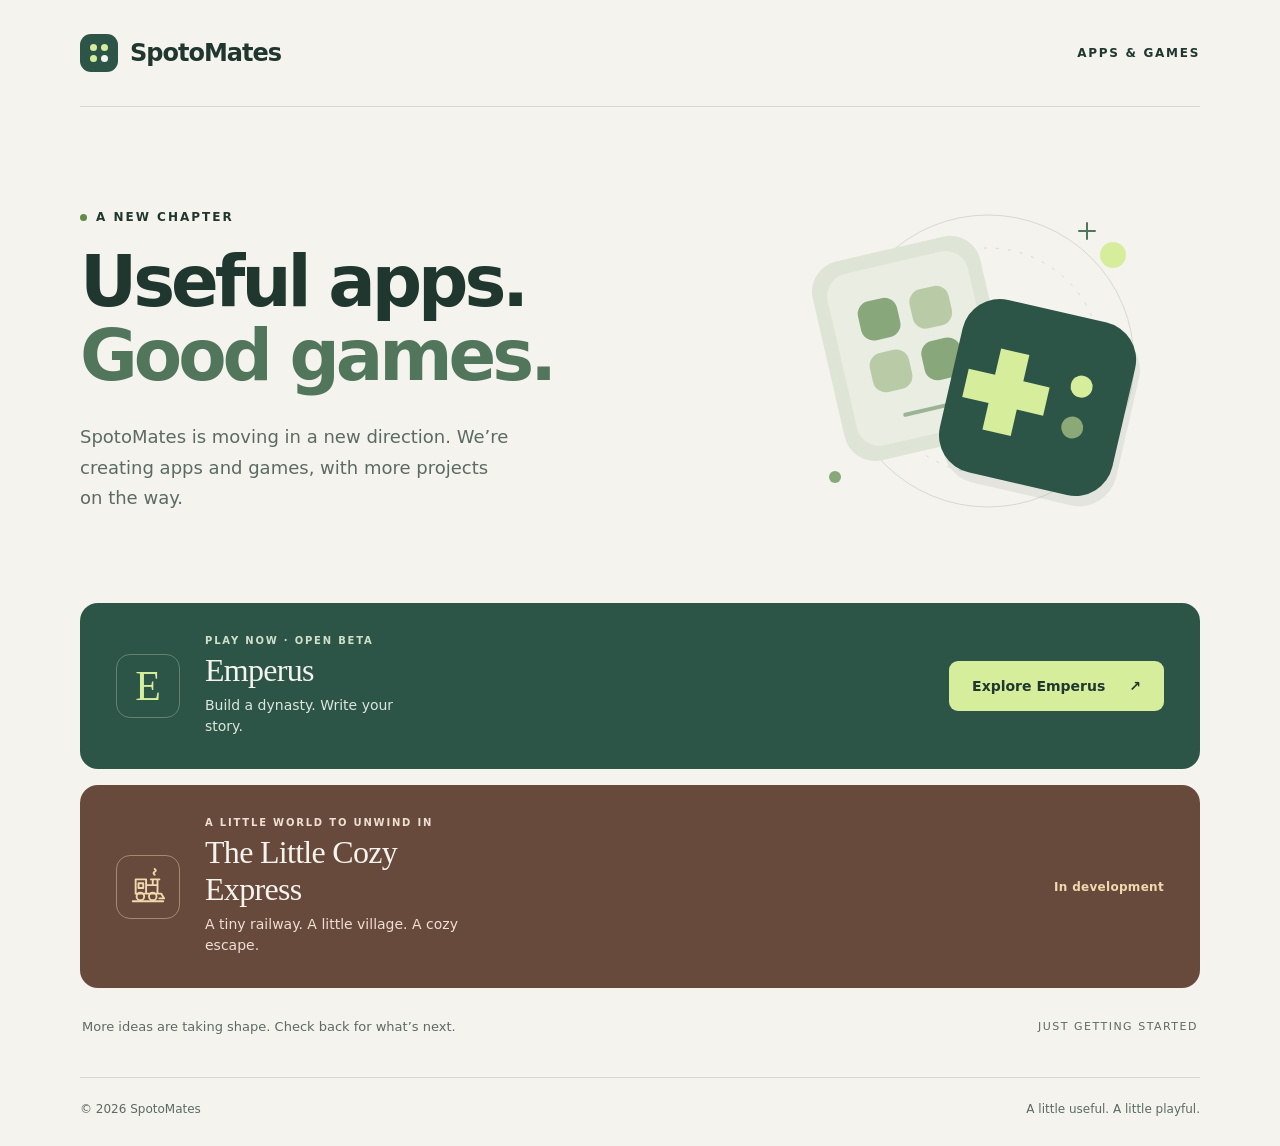
==== index.html @ a84ca8d3 "ok lets go" ====
<!doctype html>
<html lang="en">
<head>
  <meta charset="utf-8">
  <meta name="viewport" content="width=device-width, initial-scale=1">
  <meta name="theme-color" content="#f4f3ed">
  <meta name="description" content="A new chapter for SpotoMates. Explore Emperus and discover The Little Cozy Express, our cozy miniature world in development.">
  <meta property="og:title" content="SpotoMates — Apps & Games">
  <meta property="og:description" content="Useful apps. Good games. A new chapter for SpotoMates.">
  <meta property="og:type" content="website">
  <meta property="og:url" content="https://spotomates.com/">
  <link rel="canonical" href="https://spotomates.com/">
  <link rel="icon" href="data:image/svg+xml,%3Csvg xmlns='http://www.w3.org/2000/svg' viewBox='0 0 64 64'%3E%3Crect width='64' height='64' rx='16' fill='%232c5548'/%3E%3Ccircle cx='22' cy='22' r='7' fill='%23d6ee9b'/%3E%3Ccircle cx='42' cy='22' r='7' fill='%23d6ee9b'/%3E%3Ccircle cx='22' cy='42' r='7' fill='%23d6ee9b'/%3E%3Ccircle cx='42' cy='42' r='7' fill='%23f4f3ed'/%3E%3C/svg%3E">
  <title>SpotoMates — Apps & Games</title>
  <style>
    :root { color-scheme: light; --paper:#f4f3ed; --ink:#20372f; --muted:#5b6b63; --line:#d4dbd1; --green:#2c5548; --lime:#d6ee9b; }
    * { box-sizing:border-box; }
    body { margin:0; color:var(--ink); background:var(--paper); font-family:Inter,ui-sans-serif,system-ui,-apple-system,BlinkMacSystemFont,"Segoe UI",sans-serif; -webkit-font-smoothing:antialiased; }
    a { color:inherit; }
    a:focus-visible { outline:3px solid #467851; outline-offset:7px; }
    .wrap { width:min(1120px,calc(100% - 96px)); margin-inline:auto; }
    header { display:flex; align-items:center; justify-content:space-between; gap:20px; padding-block:34px; border-bottom:1px solid var(--line); }
    .brand { display:inline-flex; align-items:center; gap:12px; font-size:24px; font-weight:740; letter-spacing:-1px; }
    .brand-mark { display:grid; grid-template-columns:repeat(2,7px); gap:4px; padding:10px; background:var(--green); border-radius:11px; }
    .brand-mark i { width:7px; height:7px; background:var(--lime); border-radius:50%; }
    .brand-mark i:last-child { background:var(--paper); }
    .header-note { font-size:12px; letter-spacing:1.7px; font-weight:600; text-transform:uppercase; }
    .intro { display:grid; grid-template-columns:1.25fr 1fr; align-items:center; gap:50px; padding:80px 0 66px; }
    .eyebrow { display:flex; align-items:center; gap:9px; margin:0 0 22px; font-size:12px; font-weight:650; letter-spacing:2px; text-transform:uppercase; }
    .eyebrow::before { content:""; width:7px; height:7px; border-radius:50%; background:#628b47; }
    h1 { margin:0; font-size:clamp(48px,5.5vw,78px); font-weight:600; letter-spacing:-4px; line-height:1.05; }
    h1 span { color:#52765c; }
    .description { max-width:430px; margin:28px 0 0; font-size:18px; line-height:1.7; color:var(--muted); }
    .art { width:100%; max-width:440px; justify-self:end; }
    .project { display:flex; align-items:center; justify-content:space-between; gap:28px; padding:32px 36px; background:var(--green); color:var(--paper); border-radius:18px; }
    .project + .project { margin-top:16px; }
    .project-cozy { background:#684a3c; }
    .project-cozy .project-symbol { border-color:#a48a70; color:#f1d8ad; }
    .project-cozy .project-label, .project-cozy .project-description { color:#eddfd1; }
    .project-status { flex-shrink:0; align-self:center; margin:0; color:#f1d8ad; font-size:12px; font-weight:550; letter-spacing:.3px; }
    .project-copy { display:flex; align-items:center; gap:25px; }
    .project-symbol { display:grid; place-items:center; flex:0 0 64px; height:64px; border:1px solid #668174; border-radius:14px; color:var(--lime); font:42px Georgia,serif; }
    .project-label { margin:0 0 6px; color:#d0dfcb; font-size:10px; font-weight:600; letter-spacing:1.8px; text-transform:uppercase; }
    h2 { margin:0 0 6px; font-family:Georgia,serif; font-size:32px; font-weight:400; letter-spacing:-.7px; }
    .project-description { margin:0; color:#dde6dc; font-size:14px; line-height:1.5; }
    .play-link { display:inline-flex; justify-content:center; align-items:center; gap:24px; flex-shrink:0; padding:17px 23px; border-radius:9px; background:var(--lime); color:var(--ink); font-size:14px; font-weight:650; text-decoration:none; transition:background .2s,transform .2s; }
    .play-link:hover { background:#e4f6ba; transform:translateY(-2px); }
    .play-link:focus-visible { outline-color:var(--lime); }
    .next { display:flex; justify-content:space-between; align-items:center; gap:20px; padding:31px 2px 43px; color:var(--muted); font-size:13px; }
    .next span:last-child { font-size:11px; letter-spacing:1.5px; text-transform:uppercase; }
    footer { display:flex; justify-content:space-between; gap:20px; border-top:1px solid var(--line); padding:24px 0 30px; font-size:12px; color:var(--muted); }
    @media (max-width:760px) {
      .wrap { width:calc(100% - 40px); }
      header { padding-block:24px; }
      .brand { font-size:21px; }
      .header-note { font-size:10px; letter-spacing:1px; }
      .intro { grid-template-columns:1fr; gap:24px; padding:50px 0 36px; }
      h1 { font-size:clamp(48px,10vw,70px); letter-spacing:-2.8px; }
      .description { font-size:16px; margin-top:22px; max-width:470px; }
      .art { max-width:290px; justify-self:center; }
      .project { padding:26px; flex-direction:column; align-items:stretch; gap:24px; }
      .project-copy { gap:19px; }
      .project-symbol { flex-basis:54px; height:58px; }
      .play-link { width:100%; }
      .next { align-items:flex-start; flex-direction:column; gap:9px; padding-block:25px; }
      footer { font-size:11px; gap:12px; }
    }
    @media (prefers-reduced-motion:reduce) { .play-link { transition:none; } .play-link:hover { transform:none; } }
  </style>
</head>
<body>
  <div class="wrap">
    <header>
      <div class="brand"><span class="brand-mark" aria-hidden="true"><i></i><i></i><i></i><i></i></span>SpotoMates</div>
      <span class="header-note">Apps &amp; games</span>
    </header>
    <main>
      <section class="intro" aria-labelledby="intro-title">
        <div>
          <p class="eyebrow">A new chapter</p>
          <h1 id="intro-title">Useful apps.<br><span>Good games.</span></h1>
          <p class="description">SpotoMates is moving in a new direction. We’re creating apps and games, with more projects on the way.</p>
        </div>
        <svg class="art" viewBox="0 0 440 350" fill="none" aria-hidden="true">
          <circle cx="228" cy="174" r="146" stroke="#d4dbd1"/>
          <circle cx="228" cy="174" r="113" stroke="#d4dbd1" stroke-dasharray="3 9"/>
          <g transform="rotate(-13 158 154)">
            <rect x="65" y="58" width="172" height="204" rx="31" fill="#dfe5d6"/>
            <rect x="79" y="72" width="144" height="176" rx="23" fill="#e9ede2"/>
            <rect x="105" y="104" width="40" height="40" rx="13" fill="#88a77b"/>
            <rect x="158" y="104" width="40" height="40" rx="13" fill="#b8cba6"/>
            <rect x="105" y="157" width="40" height="40" rx="13" fill="#b8cba6"/>
            <rect x="158" y="157" width="40" height="40" rx="13" fill="#88a77b"/>
            <rect x="127" y="221" width="50" height="4" rx="2" fill="#9db395"/>
          </g>
          <g transform="rotate(13 281 220)">
            <rect x="193" y="132" width="177" height="177" rx="38" fill="#20372f" fill-opacity=".08"/>
            <rect x="187" y="123" width="177" height="177" rx="38" fill="#2c5548"/>
            <path d="M229 172h29v27h27v29h-27v27h-29v-27h-27v-29h27z" fill="#d6ee9b"/>
            <circle cx="316" cy="191" r="11" fill="#d6ee9b"/>
            <circle cx="316" cy="233" r="11" fill="#8ba877"/>
          </g>
          <circle cx="353" cy="68" r="13" fill="#d6ee9b"/>
          <circle cx="75" cy="290" r="6" fill="#88a77b"/>
          <path d="M327 36v16m-8-8h16" stroke="#52765c" stroke-width="2" stroke-linecap="round"/>
        </svg>
      </section>
      <section class="project" aria-labelledby="emperus-title">
        <div class="project-copy">
          <span class="project-symbol" aria-hidden="true">E</span>
          <div>
            <p class="project-label">Play now · Open beta</p>
            <h2 id="emperus-title">Emperus</h2>
            <p class="project-description">Build a dynasty. Write your story.</p>
          </div>
        </div>
        <a class="play-link" href="https://emperus.io/">Explore Emperus <span aria-hidden="true">↗</span></a>
      </section>
      <section class="project project-cozy" aria-labelledby="cozy-title">
        <div class="project-copy">
          <span class="project-symbol" aria-hidden="true">
            <svg width="38" height="38" viewBox="0 0 40 40" fill="none" stroke="currentColor" stroke-width="2" stroke-linecap="round" stroke-linejoin="round">
              <path d="M7 27V12h11v15M10 16h5v5h-5zM18 18h12v9H7M25 18v-6h5v6M23 12h9M30 27h4l3 5h-5M4 35h32"/>
              <circle cx="12" cy="30" r="4"/><circle cx="25" cy="30" r="4"/>
              <path d="M27 7c-4-3 4-3 0-6"/>
            </svg>
          </span>
          <div>
            <p class="project-label">A little world to unwind in</p>
            <h2 id="cozy-title">The Little Cozy Express</h2>
            <p class="project-description">A tiny railway. A little village. A cozy escape.</p>
          </div>
        </div>
        <p class="project-status">In development</p>
      </section>
      <div class="next"><span>More ideas are taking shape. Check back for what’s next.</span><span>Just getting started</span></div>
    </main>
    <footer><span>© 2026 SpotoMates</span><span>A little useful. A little playful.</span></footer>
  </div>
</body>
</html>
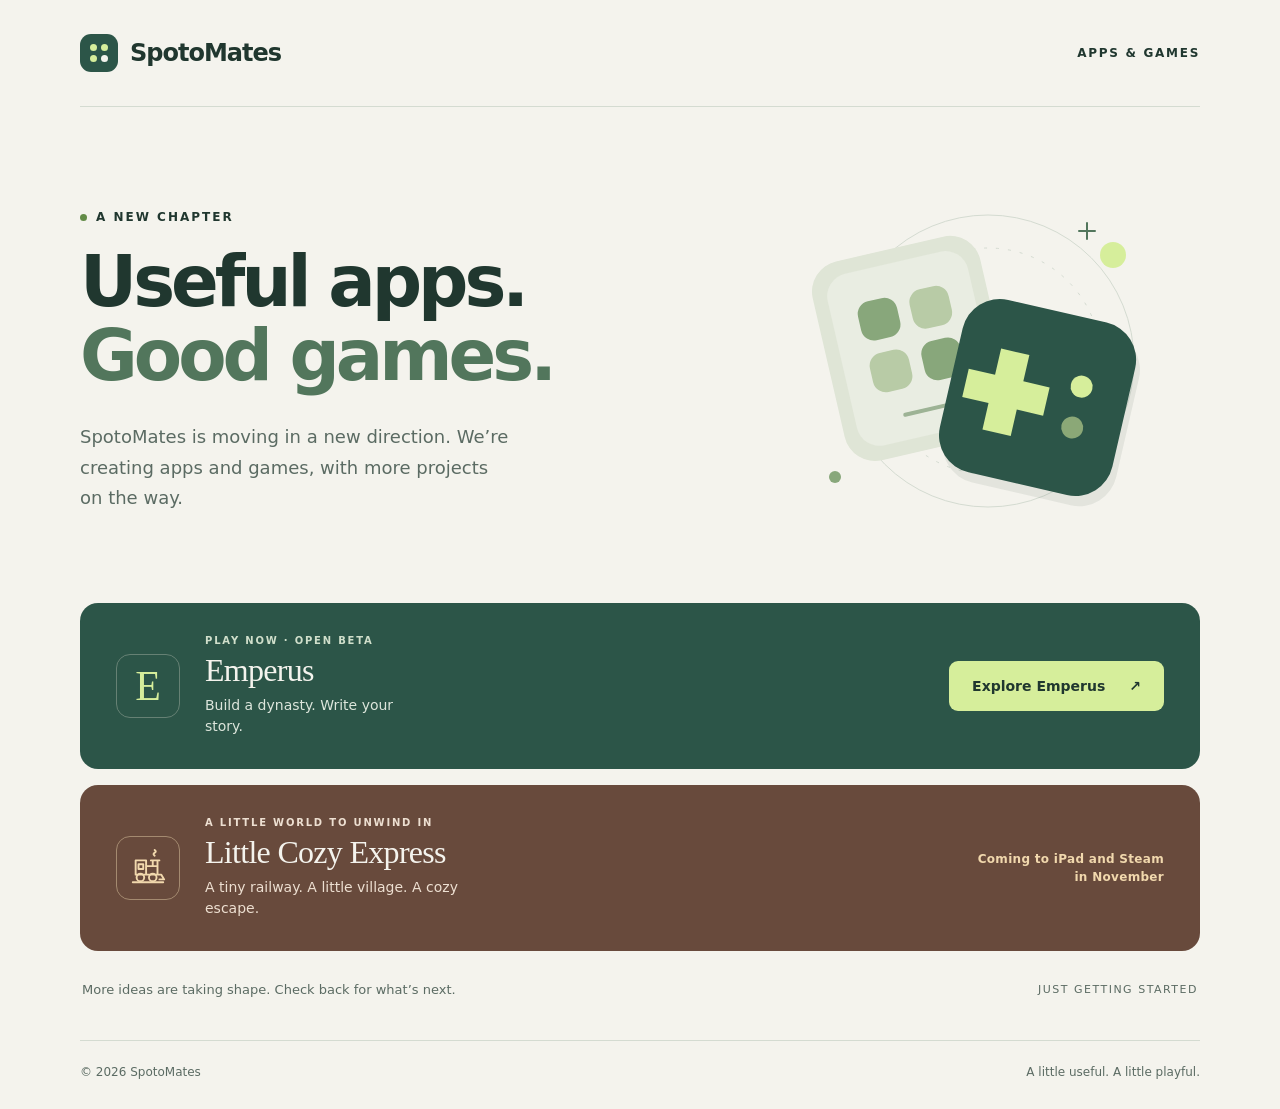
==== commit e06597a5: "oknow" ====
--- a/index.html
+++ b/index.html
@@ -4,7 +4,7 @@
   <meta charset="utf-8">
   <meta name="viewport" content="width=device-width, initial-scale=1">
   <meta name="theme-color" content="#f4f3ed">
-  <meta name="description" content="A new chapter for SpotoMates. Explore Emperus and discover The Little Cozy Express, our cozy miniature world in development.">
+  <meta name="description" content="A new chapter for SpotoMates. Explore Emperus and discover Little Cozy Express, our cozy miniature world in development.">
   <meta property="og:title" content="SpotoMates — Apps & Games">
   <meta property="og:description" content="Useful apps. Good games. A new chapter for SpotoMates.">
   <meta property="og:type" content="website">
@@ -37,7 +37,7 @@
     .project-cozy { background:#684a3c; }
     .project-cozy .project-symbol { border-color:#a48a70; color:#f1d8ad; }
     .project-cozy .project-label, .project-cozy .project-description { color:#eddfd1; }
-    .project-status { flex-shrink:0; align-self:center; margin:0; color:#f1d8ad; font-size:12px; font-weight:550; letter-spacing:.3px; }
+    .project-status { flex-shrink:0; align-self:center; max-width:190px; margin:0; color:#f1d8ad; font-size:12px; font-weight:550; letter-spacing:.3px; line-height:1.5; text-align:right; }
     .project-copy { display:flex; align-items:center; gap:25px; }
     .project-symbol { display:grid; place-items:center; flex:0 0 64px; height:64px; border:1px solid #668174; border-radius:14px; color:var(--lime); font:42px Georgia,serif; }
     .project-label { margin:0 0 6px; color:#d0dfcb; font-size:10px; font-weight:600; letter-spacing:1.8px; text-transform:uppercase; }
@@ -62,6 +62,7 @@
       .project-copy { gap:19px; }
       .project-symbol { flex-basis:54px; height:58px; }
       .play-link { width:100%; }
+      .project-status { max-width:none; text-align:center; }
       .next { align-items:flex-start; flex-direction:column; gap:9px; padding-block:25px; }
       footer { font-size:11px; gap:12px; }
     }
@@ -127,11 +128,11 @@
           </span>
           <div>
             <p class="project-label">A little world to unwind in</p>
-            <h2 id="cozy-title">The Little Cozy Express</h2>
+            <h2 id="cozy-title">Little Cozy Express</h2>
             <p class="project-description">A tiny railway. A little village. A cozy escape.</p>
           </div>
         </div>
-        <p class="project-status">In development</p>
+        <p class="project-status">Coming to iPad and Steam in November</p>
       </section>
       <div class="next"><span>More ideas are taking shape. Check back for what’s next.</span><span>Just getting started</span></div>
     </main>
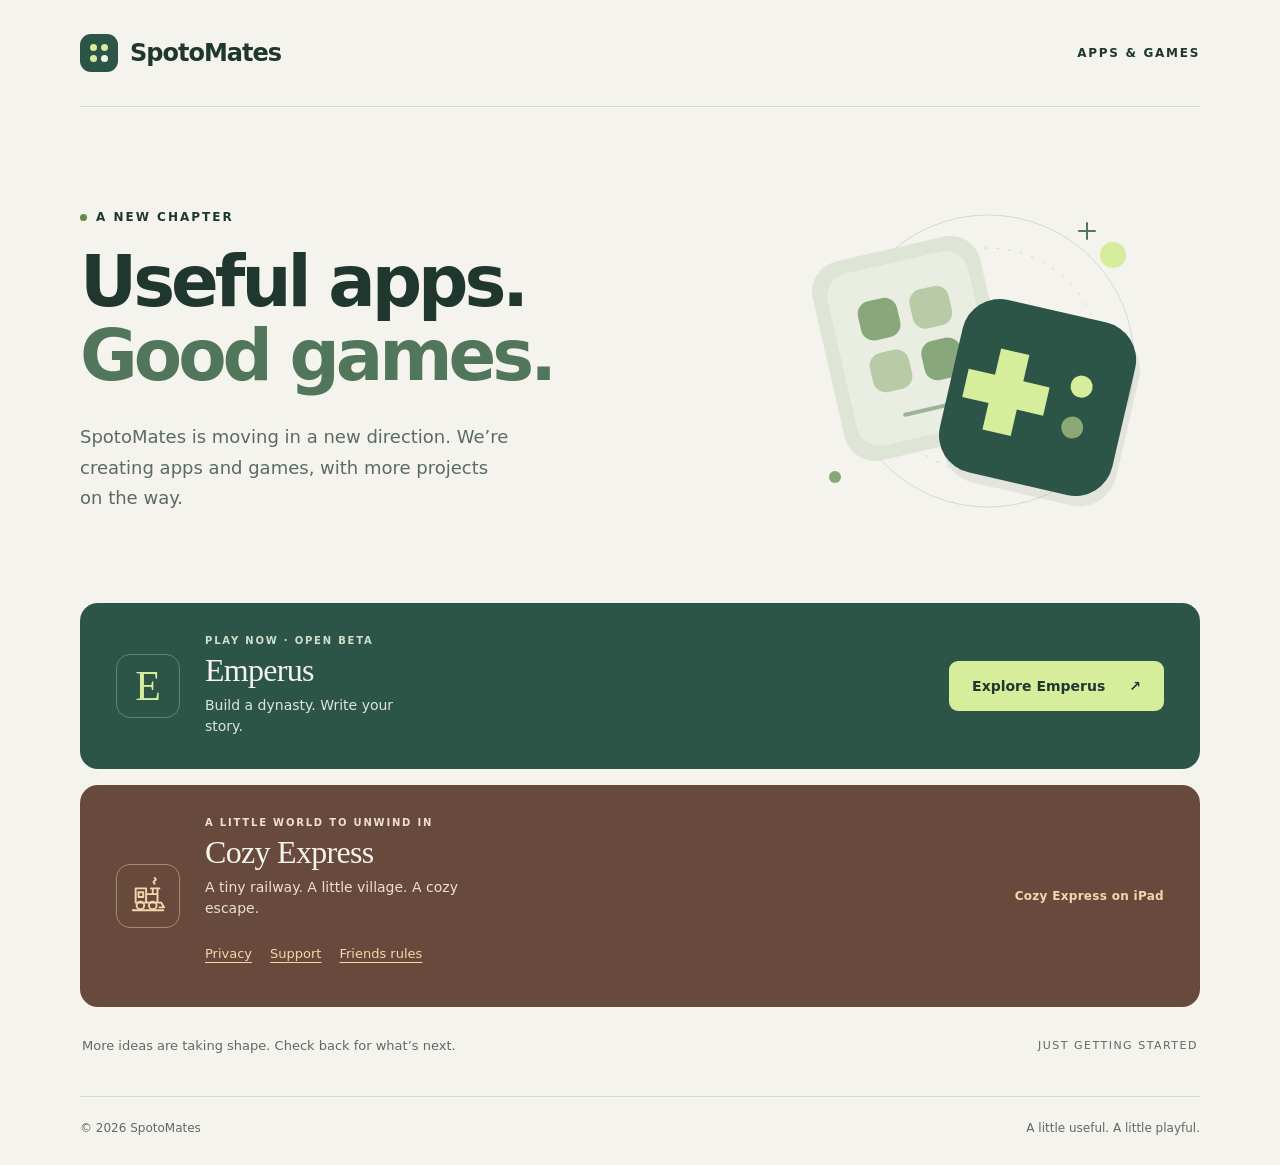
==== commit af536e20: "letsfuckinggo" ====
--- a/index.html
+++ b/index.html
@@ -4,7 +4,7 @@
   <meta charset="utf-8">
   <meta name="viewport" content="width=device-width, initial-scale=1">
   <meta name="theme-color" content="#f4f3ed">
-  <meta name="description" content="A new chapter for SpotoMates. Explore Emperus and discover Little Cozy Express, our cozy miniature world in development.">
+  <meta name="description" content="A new chapter for SpotoMates. Explore Emperus and discover Cozy Express, our cozy miniature world on iPad.">
   <meta property="og:title" content="SpotoMates — Apps & Games">
   <meta property="og:description" content="Useful apps. Good games. A new chapter for SpotoMates.">
   <meta property="og:type" content="website">
@@ -43,6 +43,8 @@
     .project-label { margin:0 0 6px; color:#d0dfcb; font-size:10px; font-weight:600; letter-spacing:1.8px; text-transform:uppercase; }
     h2 { margin:0 0 6px; font-family:Georgia,serif; font-size:32px; font-weight:400; letter-spacing:-.7px; }
     .project-description { margin:0; color:#dde6dc; font-size:14px; line-height:1.5; }
+    .project-links { display:flex; flex-wrap:wrap; gap:4px 18px; margin-top:12px; font-size:13px; }
+    .project-links a { display:inline-flex; align-items:center; min-height:44px; color:#f1d8ad; text-underline-offset:4px; }
     .play-link { display:inline-flex; justify-content:center; align-items:center; gap:24px; flex-shrink:0; padding:17px 23px; border-radius:9px; background:var(--lime); color:var(--ink); font-size:14px; font-weight:650; text-decoration:none; transition:background .2s,transform .2s; }
     .play-link:hover { background:#e4f6ba; transform:translateY(-2px); }
     .play-link:focus-visible { outline-color:var(--lime); }
@@ -128,11 +130,16 @@
           </span>
           <div>
             <p class="project-label">A little world to unwind in</p>
-            <h2 id="cozy-title">Little Cozy Express</h2>
+            <h2 id="cozy-title">Cozy Express</h2>
             <p class="project-description">A tiny railway. A little village. A cozy escape.</p>
+            <nav class="project-links" aria-label="Cozy Express information">
+              <a href="/cozy-express/privacy/">Privacy</a>
+              <a href="/cozy-express/support/">Support</a>
+              <a href="/cozy-express/friends-rules/">Friends rules</a>
+            </nav>
           </div>
         </div>
-        <p class="project-status">Coming to iPad and Steam in November</p>
+        <p class="project-status">Cozy Express on iPad</p>
       </section>
       <div class="next"><span>More ideas are taking shape. Check back for what’s next.</span><span>Just getting started</span></div>
     </main>
